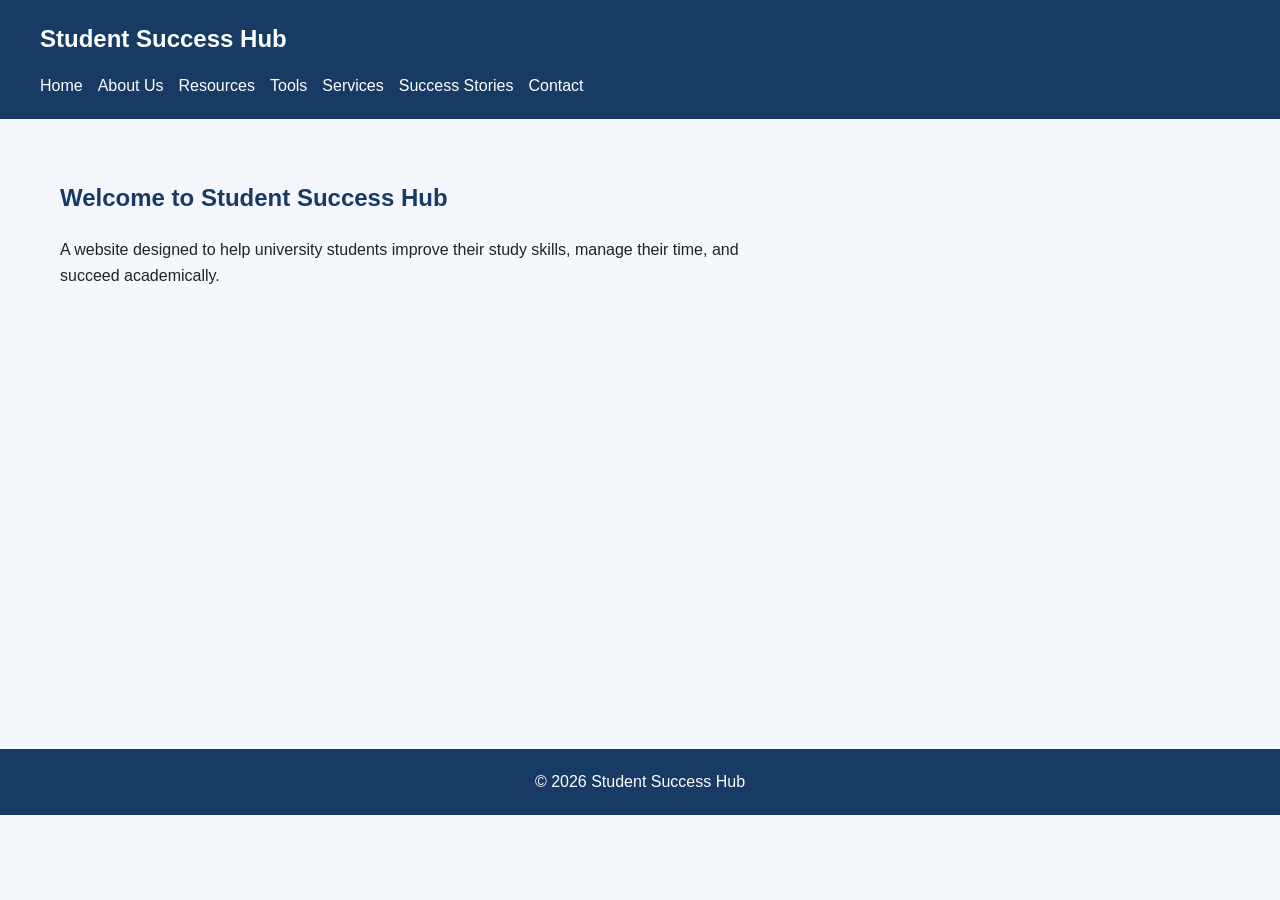
==== index.html @ 8728c4ae "Add website project files" ====
<!DOCTYPE html>
<html lang="en">

<head>
    <meta charset="UTF-8">

    <meta name="viewport"
          content="width=device-width, initial-scale=1.0">

    <title>Home | Student Success Hub</title>

    <link rel="stylesheet" href="css/style.css">
</head>

<body>

    <header>
        <nav>
            <h2>Student Success Hub</h2>

            <ul>
                <li><a href="index.html">Home</a></li>
                <li><a href="about.html">About Us</a></li>
                <li><a href="resources.html">Resources</a></li>
                <li><a href="tools.html">Tools</a></li>
                <li><a href="services.html">Services</a></li>
                <li><a href="stories.html">Success Stories</a></li>
                <li><a href="contact.html">Contact</a></li>
            </ul>
        </nav>
    </header>

    <main>
        <section>
            <h1>Welcome to Student Success Hub</h1>

            <p>
                A website designed to help university students improve
                their study skills, manage their time, and succeed
                academically.
            </p>
        </section>
    </main>

    <footer>
        <p>&copy; 2026 Student Success Hub</p>
    </footer>

    <script src="js/script.js"></script>
</body>

</html>
---- css/style.css ----
/* Remove default spacing */
* {
    box-sizing: border-box;
    margin: 0;
    padding: 0;
}

/* General page design */
body {
    font-family: Arial, sans-serif;
    background-color: #f4f7fb;
    color: #222222;
    line-height: 1.6;
}

/* Navigation area */
header {
    background-color: #183b66;
    padding: 20px;
}

nav {
    max-width: 1200px;
    margin: auto;
}

nav h2 {
    color: white;
    margin-bottom: 15px;
}

nav ul {
    display: flex;
    flex-wrap: wrap;
    gap: 15px;
    list-style: none;
}

nav a {
    color: white;
    text-decoration: none;
}

nav a:hover {
    text-decoration: underline;
}

/* Main page content */
main {
    min-height: 70vh;
    max-width: 1200px;
    margin: auto;
    padding: 60px 20px;
}

main h1 {
    margin-bottom: 20px;
    color: #183b66;
}

main p {
    max-width: 700px;
}

/* Footer */
footer {
    background-color: #183b66;
    color: white;
    padding: 20px;
    text-align: center;
}

/* Mobile design */
@media screen and (max-width: 700px) {
    nav ul {
        flex-direction: column;
    }

    main {
        padding: 40px 20px;
    }
}
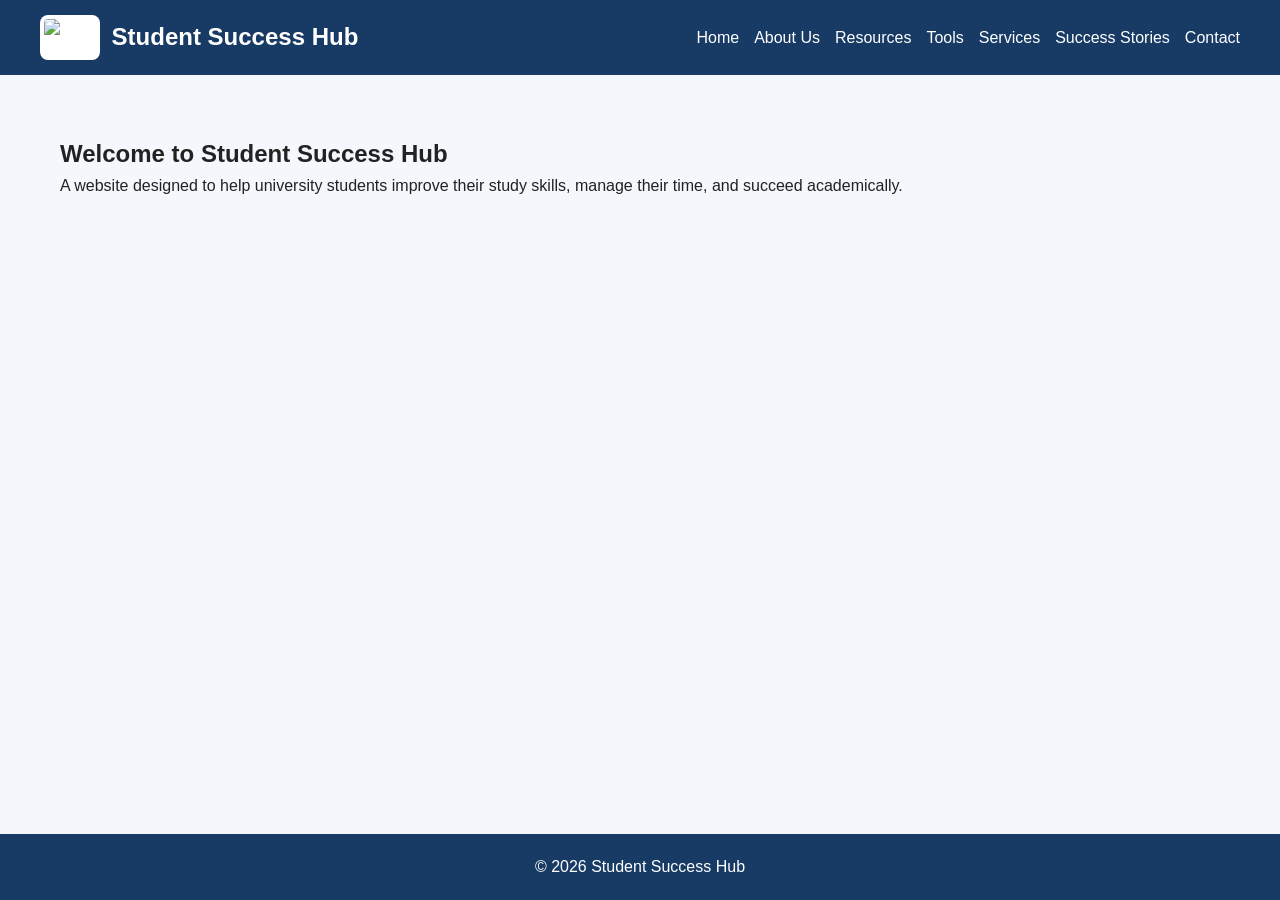
==== commit c4a00873: "Add tools, stories, and contact pages with logo navigation - created tools.html, stories.html, and c" ====
--- a/index.html
+++ b/index.html
@@ -13,22 +13,26 @@
 </head>
 
 <body>
+<header>
+    <nav>
+        <div class="brand">
+            <a href="index.html">
+                <img src="images/logo.png" alt="Logo" class="site-logo">
+            </a>
+            <h2>Student Success Hub</h2>
+        </div>
 
-    <header>
-        <nav>
-            <h2>Student Success Hub</h2>
-
-            <ul>
-                <li><a href="index.html">Home</a></li>
-                <li><a href="about.html">About Us</a></li>
-                <li><a href="resources.html">Resources</a></li>
-                <li><a href="tools.html">Tools</a></li>
-                <li><a href="services.html">Services</a></li>
-                <li><a href="stories.html">Success Stories</a></li>
-                <li><a href="contact.html">Contact</a></li>
-            </ul>
-        </nav>
-    </header>
+        <ul>
+            <li><a href="index.html">Home</a></li>
+            <li><a href="about.html">About Us</a></li>
+            <li><a href="resources.html">Resources</a></li>
+            <li><a href="tools.html">Tools</a></li>
+            <li><a href="services.html">Services</a></li>
+            <li><a href="stories.html">Success Stories</a></li>
+            <li><a href="contact.html">Contact</a></li>
+        </ul>
+    </nav>
+</header>
 
     <main>
         <section>
--- a/css/style.css
+++ b/css/style.css
@@ -5,28 +5,51 @@
     padding: 0;
 }
 
-/* General page design */
+/* Add html at the very top */
+html {
+    height: 100%;
+}
+
+/* Update your existing body block */
 body {
     font-family: Arial, sans-serif;
     background-color: #f4f7fb;
     color: #222222;
     line-height: 1.6;
+
+    /* ADD THESE 3 LINES */
+    min-height: 100vh;
+    display: flex;
+    flex-direction: column;
 }
 
 /* Navigation area */
 header {
     background-color: #183b66;
-    padding: 20px;
+    padding: 15px 20px;
 }
 
 nav {
     max-width: 1200px;
     margin: auto;
+    display: flex;
+    align-items: center;
+    justify-content: space-between;
+    flex-wrap: wrap;
+    gap: 15px;
+}
+
+/* Aligns the Logo and Title side-by-side */
+.brand {
+    display: flex;
+    align-items: center;
+    gap: 12px;
 }
 
 nav h2 {
     color: white;
-    margin-bottom: 15px;
+    margin-bottom: 0;
+    font-size: 1.5rem;
 }
 
 nav ul {
@@ -45,21 +68,24 @@
     text-decoration: underline;
 }
 
-/* Main page content */
+/* Clean logo badge styling */
+.site-logo {
+    height: 45px !important;
+    width: auto !important;
+    background-color: #ffffff;
+    padding: 4px;
+    border-radius: 8px;
+    display: block;
+}
+
+/* Update your existing main block */
 main {
+    flex: 1;                     /* ADD THIS LINE */
     min-height: 70vh;
     max-width: 1200px;
     margin: auto;
     padding: 60px 20px;
-}
-
-main h1 {
-    margin-bottom: 20px;
-    color: #183b66;
-}
-
-main p {
-    max-width: 700px;
+    width: 100%;                 /* ADD THIS LINE */
 }
 
 /* Footer */
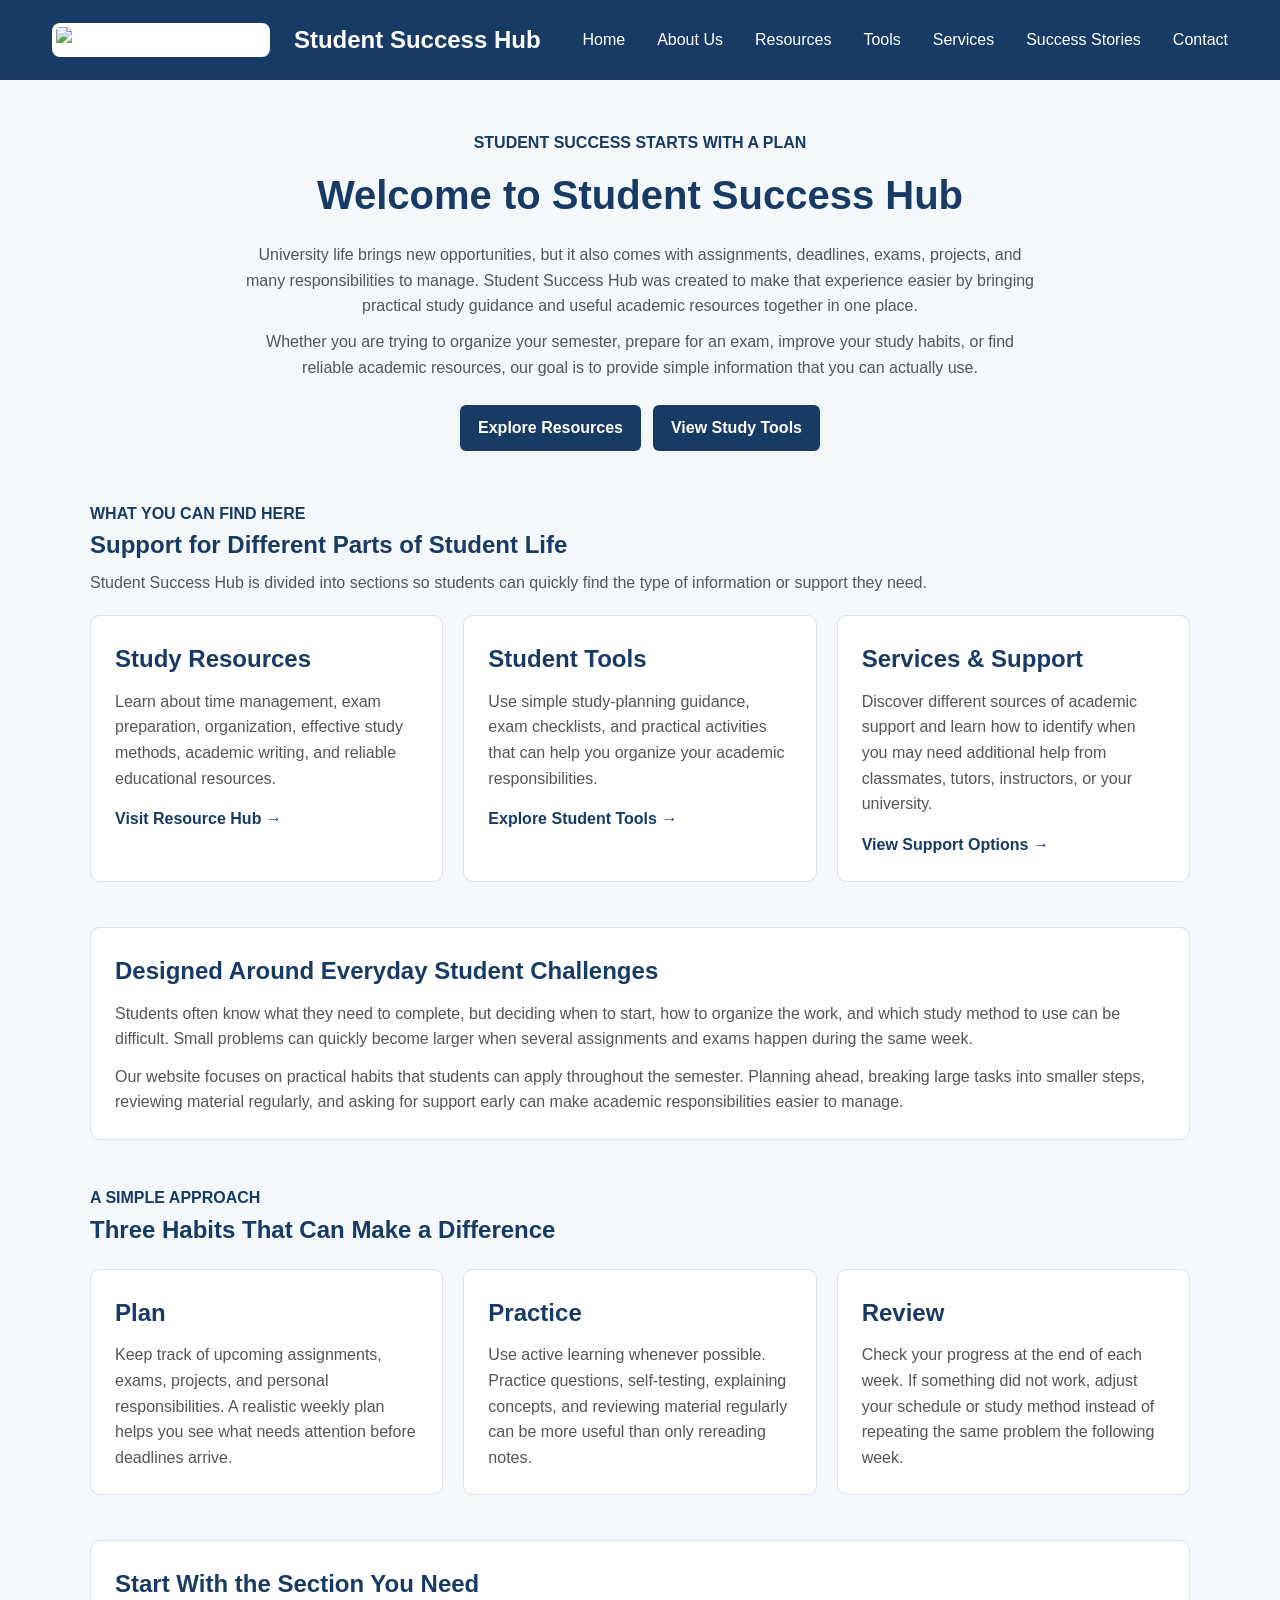
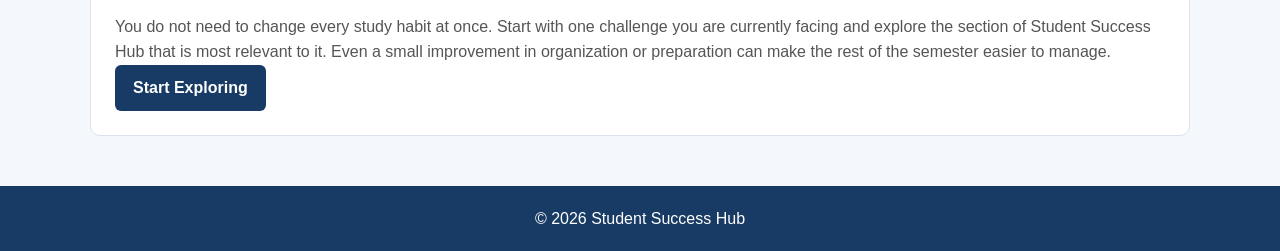
==== commit 315284e3: "added home and about us" ====
--- a/index.html
+++ b/index.html
@@ -12,15 +12,26 @@
     <link rel="stylesheet" href="css/style.css">
 </head>
 
+
 <body>
+
+
 <header>
+
     <nav>
+
         <div class="brand">
+
             <a href="index.html">
-                <img src="images/logo.png" alt="Logo" class="site-logo">
+                <img src="images/logo.png"
+                     alt="Student Success Hub Logo"
+                     class="site-logo">
             </a>
+
             <h2>Student Success Hub</h2>
-        </div>
+
+        </div>
+
 
         <ul>
             <li><a href="index.html">Home</a></li>
@@ -31,26 +42,244 @@
             <li><a href="stories.html">Success Stories</a></li>
             <li><a href="contact.html">Contact</a></li>
         </ul>
+
     </nav>
+
 </header>
 
-    <main>
-        <section>
+
+<main>
+
+    <section class="home-page">
+
+
+        <!-- Home Introduction -->
+
+        <div class="home-hero">
+
+            <span class="page-label">STUDENT SUCCESS STARTS WITH A PLAN</span>
+
             <h1>Welcome to Student Success Hub</h1>
 
             <p>
-                A website designed to help university students improve
-                their study skills, manage their time, and succeed
-                academically.
-            </p>
-        </section>
-    </main>
-
-    <footer>
-        <p>&copy; 2026 Student Success Hub</p>
-    </footer>
-
-    <script src="js/script.js"></script>
+                University life brings new opportunities, but it also comes
+                with assignments, deadlines, exams, projects, and many
+                responsibilities to manage. Student Success Hub was created
+                to make that experience easier by bringing practical study
+                guidance and useful academic resources together in one place.
+            </p>
+
+            <p>
+                Whether you are trying to organize your semester, prepare
+                for an exam, improve your study habits, or find reliable
+                academic resources, our goal is to provide simple information
+                that you can actually use.
+            </p>
+
+
+            <div class="home-buttons">
+
+                <a href="resources.html" class="btn">
+                    Explore Resources
+                </a>
+
+                <a href="tools.html" class="btn">
+                    View Study Tools
+                </a>
+
+            </div>
+
+        </div>
+
+
+        <!-- Main Features -->
+
+        <div class="section-heading home-heading">
+
+            <span class="page-label">WHAT YOU CAN FIND HERE</span>
+
+            <h2>Support for Different Parts of Student Life</h2>
+
+            <p>
+                Student Success Hub is divided into sections so students
+                can quickly find the type of information or support they need.
+            </p>
+
+        </div>
+
+
+        <div class="home-grid">
+
+
+            <div class="card">
+
+                <h2>Study Resources</h2>
+
+                <p>
+                    Learn about time management, exam preparation,
+                    organization, effective study methods, academic writing,
+                    and reliable educational resources.
+                </p>
+
+                <a href="resources.html">
+                    Visit Resource Hub →
+                </a>
+
+            </div>
+
+
+            <div class="card">
+
+                <h2>Student Tools</h2>
+
+                <p>
+                    Use simple study-planning guidance, exam checklists,
+                    and practical activities that can help you organize
+                    your academic responsibilities.
+                </p>
+
+                <a href="tools.html">
+                    Explore Student Tools →
+                </a>
+
+            </div>
+
+
+            <div class="card">
+
+                <h2>Services & Support</h2>
+
+                <p>
+                    Discover different sources of academic support and
+                    learn how to identify when you may need additional
+                    help from classmates, tutors, instructors, or your university.
+                </p>
+
+                <a href="services.html">
+                    View Support Options →
+                </a>
+
+            </div>
+
+        </div>
+
+
+        <!-- Main Information -->
+
+        <div class="content-block home-content">
+
+            <h2>Designed Around Everyday Student Challenges</h2>
+
+            <p>
+                Students often know what they need to complete, but deciding
+                when to start, how to organize the work, and which study
+                method to use can be difficult. Small problems can quickly
+                become larger when several assignments and exams happen
+                during the same week.
+            </p>
+
+            <p>
+                Our website focuses on practical habits that students can
+                apply throughout the semester. Planning ahead, breaking large
+                tasks into smaller steps, reviewing material regularly, and
+                asking for support early can make academic responsibilities
+                easier to manage.
+            </p>
+
+        </div>
+
+
+        <!-- Study Approach -->
+
+        <div class="section-heading home-heading">
+
+            <span class="page-label">A SIMPLE APPROACH</span>
+
+            <h2>Three Habits That Can Make a Difference</h2>
+
+        </div>
+
+
+        <div class="home-grid">
+
+
+            <div class="card">
+
+                <h2>Plan</h2>
+
+                <p>
+                    Keep track of upcoming assignments, exams, projects,
+                    and personal responsibilities. A realistic weekly plan
+                    helps you see what needs attention before deadlines arrive.
+                </p>
+
+            </div>
+
+
+            <div class="card">
+
+                <h2>Practice</h2>
+
+                <p>
+                    Use active learning whenever possible. Practice questions,
+                    self-testing, explaining concepts, and reviewing material
+                    regularly can be more useful than only rereading notes.
+                </p>
+
+            </div>
+
+
+            <div class="card">
+
+                <h2>Review</h2>
+
+                <p>
+                    Check your progress at the end of each week. If something
+                    did not work, adjust your schedule or study method instead
+                    of repeating the same problem the following week.
+                </p>
+
+            </div>
+
+        </div>
+
+
+        <!-- Final Home Section -->
+
+        <div class="content-block home-content">
+
+            <h2>Start With the Section You Need</h2>
+
+            <p>
+                You do not need to change every study habit at once.
+                Start with one challenge you are currently facing and explore
+                the section of Student Success Hub that is most relevant to it.
+                Even a small improvement in organization or preparation can
+                make the rest of the semester easier to manage.
+            </p>
+
+            <a href="resources.html" class="page-button">
+                Start Exploring
+            </a>
+
+        </div>
+
+
+    </section>
+
+</main>
+
+
+<footer>
+
+    <p>&copy; 2026 Student Success Hub</p>
+
+</footer>
+
+
+<script src="js/script.js"></script>
+
+
 </body>
 
 </html>
--- a/css/style.css
+++ b/css/style.css
@@ -1,108 +1,713 @@
-/* Remove default spacing */
+/* =========================
+   1. WEBSITE COLORS
+========================= */
+
+:root {
+    --navy: #183b66;
+    --dark-navy: #102948;
+    --background: #f4f7fb;
+    --white: #ffffff;
+    --text: #222222;
+    --muted-text: #555555;
+    --border: #dbe2ea;
+}
+
+
+/* =========================
+   2. GENERAL PAGE STYLE
+========================= */
+
 * {
     box-sizing: border-box;
     margin: 0;
     padding: 0;
 }
 
-/* Add html at the very top */
 html {
-    height: 100%;
-}
-
-/* Update your existing body block */
+    scroll-behavior: smooth;
+}
+
 body {
     font-family: Arial, sans-serif;
-    background-color: #f4f7fb;
-    color: #222222;
+    background-color: var(--background);
+    color: var(--text);
     line-height: 1.6;
 
-    /* ADD THESE 3 LINES */
     min-height: 100vh;
+
     display: flex;
     flex-direction: column;
 }
 
-/* Navigation area */
+
+/* =========================
+   3. HEADER AND NAVIGATION
+========================= */
+
 header {
-    background-color: #183b66;
+    background-color: var(--navy);
+    position: sticky;
+    top: 0;
+    z-index: 100;
     padding: 15px 20px;
 }
 
 nav {
     max-width: 1200px;
     margin: auto;
+
     display: flex;
     align-items: center;
     justify-content: space-between;
-    flex-wrap: wrap;
+
     gap: 15px;
 }
 
-/* Aligns the Logo and Title side-by-side */
 .brand {
     display: flex;
     align-items: center;
     gap: 12px;
 }
 
-nav h2 {
-    color: white;
-    margin-bottom: 0;
-    font-size: 1.5rem;
+.brand h2 {
+    color: var(--white);
+    font-size: 24px;
+}
+
+.site-logo {
+    height: 45px;
+    width: auto;
+
+    background-color: var(--white);
+    padding: 4px;
+    border-radius: 8px;
 }
 
 nav ul {
     display: flex;
-    flex-wrap: wrap;
+    align-items: center;
+    gap: 8px;
+
+    list-style: none;
+}
+
+nav a {
+    color: var(--white);
+    text-decoration: none;
+
+    padding: 8px 12px;
+    border-radius: 6px;
+}
+
+nav a:hover {
+    background-color: rgba(255, 255, 255, 0.15);
+}
+
+
+/* =========================
+   4. MAIN CONTENT
+========================= */
+
+main {
+    flex: 1;
+
+    width: 100%;
+    max-width: 1200px;
+
+    margin: auto;
+    padding: 50px 20px;
+}
+
+h1 {
+    color: var(--navy);
+}
+
+p {
+    color: var(--muted-text);
+}
+
+
+/* =========================
+   5. REUSABLE CARDS
+========================= */
+
+.card,
+.resource-card,
+.service-card,
+.tool-card,
+.story-card,
+.info-card,
+.contact-form,
+.support-step,
+.support-box,
+.resource-tip,
+.content-block {
+    background-color: var(--white);
+
+    border: 1px solid var(--border);
+    border-radius: 10px;
+
+    padding: 24px;
+}
+
+
+/* Space between paragraphs */
+
+.content-block p + p {
+    margin-top: 12px;
+}
+
+.content-block h2 {
+    color: var(--navy);
+    margin-bottom: 10px;
+}
+
+
+/* =========================
+   6. BUTTONS AND LINKS
+========================= */
+
+.btn,
+.page-button,
+button {
+    display: inline-block;
+
+    background-color: var(--navy);
+    color: var(--white);
+
+    padding: 10px 18px;
+
+    border: none;
+    border-radius: 6px;
+
+    text-decoration: none;
+    font-weight: bold;
+
+    cursor: pointer;
+}
+
+.btn:hover,
+.page-button:hover,
+button:hover {
+    background-color: var(--dark-navy);
+}
+
+
+/* =========================
+   7. FORMS
+========================= */
+
+input,
+textarea,
+select {
+    width: 100%;
+
+    padding: 10px;
+
+    border: 1px solid var(--border);
+    border-radius: 6px;
+
+    font-family: Arial, sans-serif;
+    font-size: 15px;
+}
+
+input:focus,
+textarea:focus,
+select:focus {
+    outline: none;
+    border-color: var(--navy);
+}
+
+
+/* =========================
+   8. PAGE INTRODUCTIONS
+========================= */
+
+.resources-hero,
+.services-hero,
+.stories-header {
+    text-align: center;
+
+    max-width: 750px;
+
+    margin: 0 auto 40px;
+}
+
+.resources-hero h1,
+.services-hero h1,
+.stories-header h1 {
+    font-size: 36px;
+    margin: 8px 0 12px;
+}
+
+.page-label,
+.contact-label,
+.small-title {
+    color: var(--navy);
+    font-weight: bold;
+}
+
+
+/* =========================
+   9. RESOURCES PAGE
+========================= */
+
+.resources-page,
+.services-page,
+.stories-section,
+.contact-page {
+    max-width: 1100px;
+    margin: auto;
+}
+
+.resource-grid {
+    display: grid;
+    grid-template-columns: repeat(2, 1fr);
+
+    gap: 20px;
+}
+
+.resource-card h2,
+.service-card h2 {
+    color: var(--navy);
+    margin-bottom: 8px;
+}
+
+.resource-card h3 {
+    margin-top: 18px;
+    margin-bottom: 8px;
+}
+
+.resource-card ul {
+    padding-left: 20px;
+}
+
+.resource-section {
+    margin-top: 50px;
+}
+
+.section-heading {
+    margin-bottom: 20px;
+}
+
+.section-heading h2 {
+    color: var(--navy);
+    margin-bottom: 5px;
+}
+
+
+/* Resource links */
+
+.link-grid {
+    display: grid;
+    grid-template-columns: repeat(2, 1fr);
+
+    gap: 20px;
+}
+
+.helpful-link {
+    display: block;
+
+    background-color: var(--white);
+
+    padding: 20px;
+
+    border: 1px solid var(--border);
+    border-radius: 10px;
+
+    color: var(--text);
+    text-decoration: none;
+}
+
+.helpful-link strong {
+    color: var(--navy);
+}
+
+.useful-links a {
+    display: block;
+
+    background-color: var(--white);
+
+    padding: 18px;
+    margin-bottom: 12px;
+
+    border: 1px solid var(--border);
+    border-radius: 8px;
+
+    color: var(--text);
+    text-decoration: none;
+}
+
+.resource-tip {
+    margin-top: 50px;
+}
+
+
+/* =========================
+   10. SERVICES PAGE
+========================= */
+
+.services-grid {
+    display: grid;
+    grid-template-columns: repeat(3, 1fr);
+
+    gap: 20px;
+}
+
+.service-card a {
+    color: var(--navy);
+    font-weight: bold;
+    text-decoration: none;
+}
+
+.support-process {
+    margin-top: 50px;
+}
+
+.support-step {
+    margin-bottom: 15px;
+}
+
+.support-step > span {
+    color: var(--navy);
+    font-weight: bold;
+}
+
+.support-box {
+    margin-top: 50px;
+}
+
+
+/* =========================
+   11. TOOLS PAGE
+========================= */
+
+.tool-card {
+    margin-top: 25px;
+}
+
+.tool-card h2 {
+    color: var(--navy);
+    margin-bottom: 10px;
+}
+
+.tool-card ul {
+    padding-left: 20px;
+}
+
+details {
+    background-color: var(--white);
+
+    border: 1px solid var(--border);
+    border-radius: 6px;
+
+    padding: 12px;
+    margin-bottom: 10px;
+}
+
+summary {
+    cursor: pointer;
+    font-weight: bold;
+}
+
+
+/* =========================
+   12. SUCCESS STORIES
+========================= */
+
+.stories-grid {
+    display: grid;
+    grid-template-columns: repeat(3, 1fr);
+
+    gap: 20px;
+}
+
+.story-card h3 {
+    color: var(--navy);
+    margin-bottom: 12px;
+}
+
+.quote {
+    margin-bottom: 20px;
+}
+
+.student-info {
+    border-top: 1px solid var(--border);
+    padding-top: 12px;
+}
+
+.student-info strong,
+.student-info span {
+    display: block;
+}
+
+.student-info span {
+    color: var(--muted-text);
+    font-size: 14px;
+}
+
+
+/* =========================
+   13. CONTACT PAGE
+========================= */
+
+.contact-hero {
+    margin-bottom: 35px;
+}
+
+.contact-hero h1 {
+    font-size: 36px;
+    margin: 8px 0 12px;
+}
+
+.contact-cards {
+    display: grid;
+    grid-template-columns: repeat(3, 1fr);
+
+    gap: 20px;
+    margin-bottom: 40px;
+}
+
+.info-card span,
+.info-card strong {
+    display: block;
+}
+
+.info-card strong {
+    color: var(--navy);
+}
+
+.message-area {
+    display: grid;
+    grid-template-columns: 1fr 1fr;
+
+    gap: 30px;
+    align-items: start;
+}
+
+.message-intro h2 {
+    color: var(--navy);
+    margin: 8px 0 12px;
+}
+
+.mini-message {
+    margin-top: 20px;
+}
+
+.form-row {
+    display: grid;
+    grid-template-columns: 1fr 1fr;
+
     gap: 15px;
-    list-style: none;
-}
-
-nav a {
-    color: white;
-    text-decoration: none;
-}
-
-nav a:hover {
-    text-decoration: underline;
-}
-
-/* Clean logo badge styling */
-.site-logo {
-    height: 45px !important;
-    width: auto !important;
-    background-color: #ffffff;
-    padding: 4px;
-    border-radius: 8px;
+}
+
+.form-group {
+    margin-bottom: 18px;
+}
+
+.form-group label {
     display: block;
-}
-
-/* Update your existing main block */
-main {
-    flex: 1;                     /* ADD THIS LINE */
-    min-height: 70vh;
-    max-width: 1200px;
-    margin: auto;
-    padding: 60px 20px;
-    width: 100%;                 /* ADD THIS LINE */
-}
-
-/* Footer */
+    margin-bottom: 5px;
+    font-weight: bold;
+}
+
+
+/* =========================
+   14. FOOTER
+========================= */
+
 footer {
-    background-color: #183b66;
-    color: white;
+    background-color: var(--navy);
+    color: var(--white);
+
+    text-align: center;
+
     padding: 20px;
-    text-align: center;
-}
-
-/* Mobile design */
+    margin-top: auto;
+}
+
+footer p {
+    color: var(--white);
+}
+
+
+/* =========================
+   15. MOBILE DESIGN
+========================= */
+
 @media screen and (max-width: 700px) {
+
+    nav {
+        flex-direction: column;
+    }
+
     nav ul {
         flex-direction: column;
+        width: 100%;
+    }
+
+    nav a {
+        display: block;
+        text-align: center;
+    }
+
+    .resource-grid,
+    .services-grid,
+    .stories-grid,
+    .contact-cards,
+    .link-grid,
+    .message-area,
+    .form-row {
+        grid-template-columns: 1fr;
     }
 
     main {
-        padding: 40px 20px;
-    }
+        padding: 35px 20px;
+    }
+
+    .resources-hero h1,
+    .services-hero h1,
+    .stories-header h1,
+    .contact-hero h1 {
+        font-size: 30px;
+    }
+}
+/* =========================
+   16. HOME PAGE
+========================= */
+
+.home-page,
+.about-page {
+    max-width: 1100px;
+    margin: auto;
+}
+
+.home-hero,
+.about-hero {
+    max-width: 800px;
+    margin: 0 auto 50px;
+    text-align: center;
+}
+
+.home-hero h1,
+.about-hero h1 {
+    font-size: 40px;
+    margin: 8px 0 15px;
+}
+
+.home-hero p,
+.about-hero p {
+    margin-top: 10px;
+}
+
+.home-buttons {
+    margin-top: 25px;
+
+    display: flex;
+    justify-content: center;
+    gap: 12px;
+}
+
+.home-grid {
+    display: grid;
+    grid-template-columns: repeat(3, 1fr);
+
+    gap: 20px;
+    margin-bottom: 45px;
+}
+
+.home-grid .card h2 {
+    color: var(--navy);
+    margin-bottom: 10px;
+}
+
+.home-grid .card a {
+    display: inline-block;
+
+    color: var(--navy);
+    font-weight: bold;
+    text-decoration: none;
+
+    margin-top: 15px;
+}
+
+.home-heading {
+    margin-top: 45px;
+}
+
+.home-content {
+    margin-top: 40px;
+}
+
+
+/* =========================
+   17. ABOUT PAGE
+========================= */
+
+.about-grid {
+    display: grid;
+    grid-template-columns: repeat(2, 1fr);
+
+    gap: 20px;
+    margin-bottom: 40px;
+}
+
+.about-grid .card h2,
+.team-grid .card h2 {
+    color: var(--navy);
+    margin-bottom: 10px;
+}
+
+.about-grid .card p + p {
+    margin-top: 12px;
+}
+
+.about-content {
+    margin-top: 30px;
+}
+
+.about-list {
+    padding-left: 22px;
+    margin-top: 15px;
+}
+
+.about-list li {
+    margin-bottom: 10px;
+    color: var(--muted-text);
+}
+
+.about-heading {
+    margin-top: 45px;
+}
+
+.team-grid {
+    display: grid;
+    grid-template-columns: repeat(3, 1fr);
+
+    gap: 20px;
+    margin-bottom: 40px;
+}
+
+
+/* =========================
+   HOME + ABOUT MOBILE
+========================= */
+
+@media screen and (max-width: 700px) {
+
+    .home-grid,
+    .about-grid,
+    .team-grid {
+        grid-template-columns: 1fr;
+    }
+
+    .home-buttons {
+        flex-direction: column;
+    }
+
+    .home-hero h1,
+    .about-hero h1 {
+        font-size: 30px;
+    }
+
 }
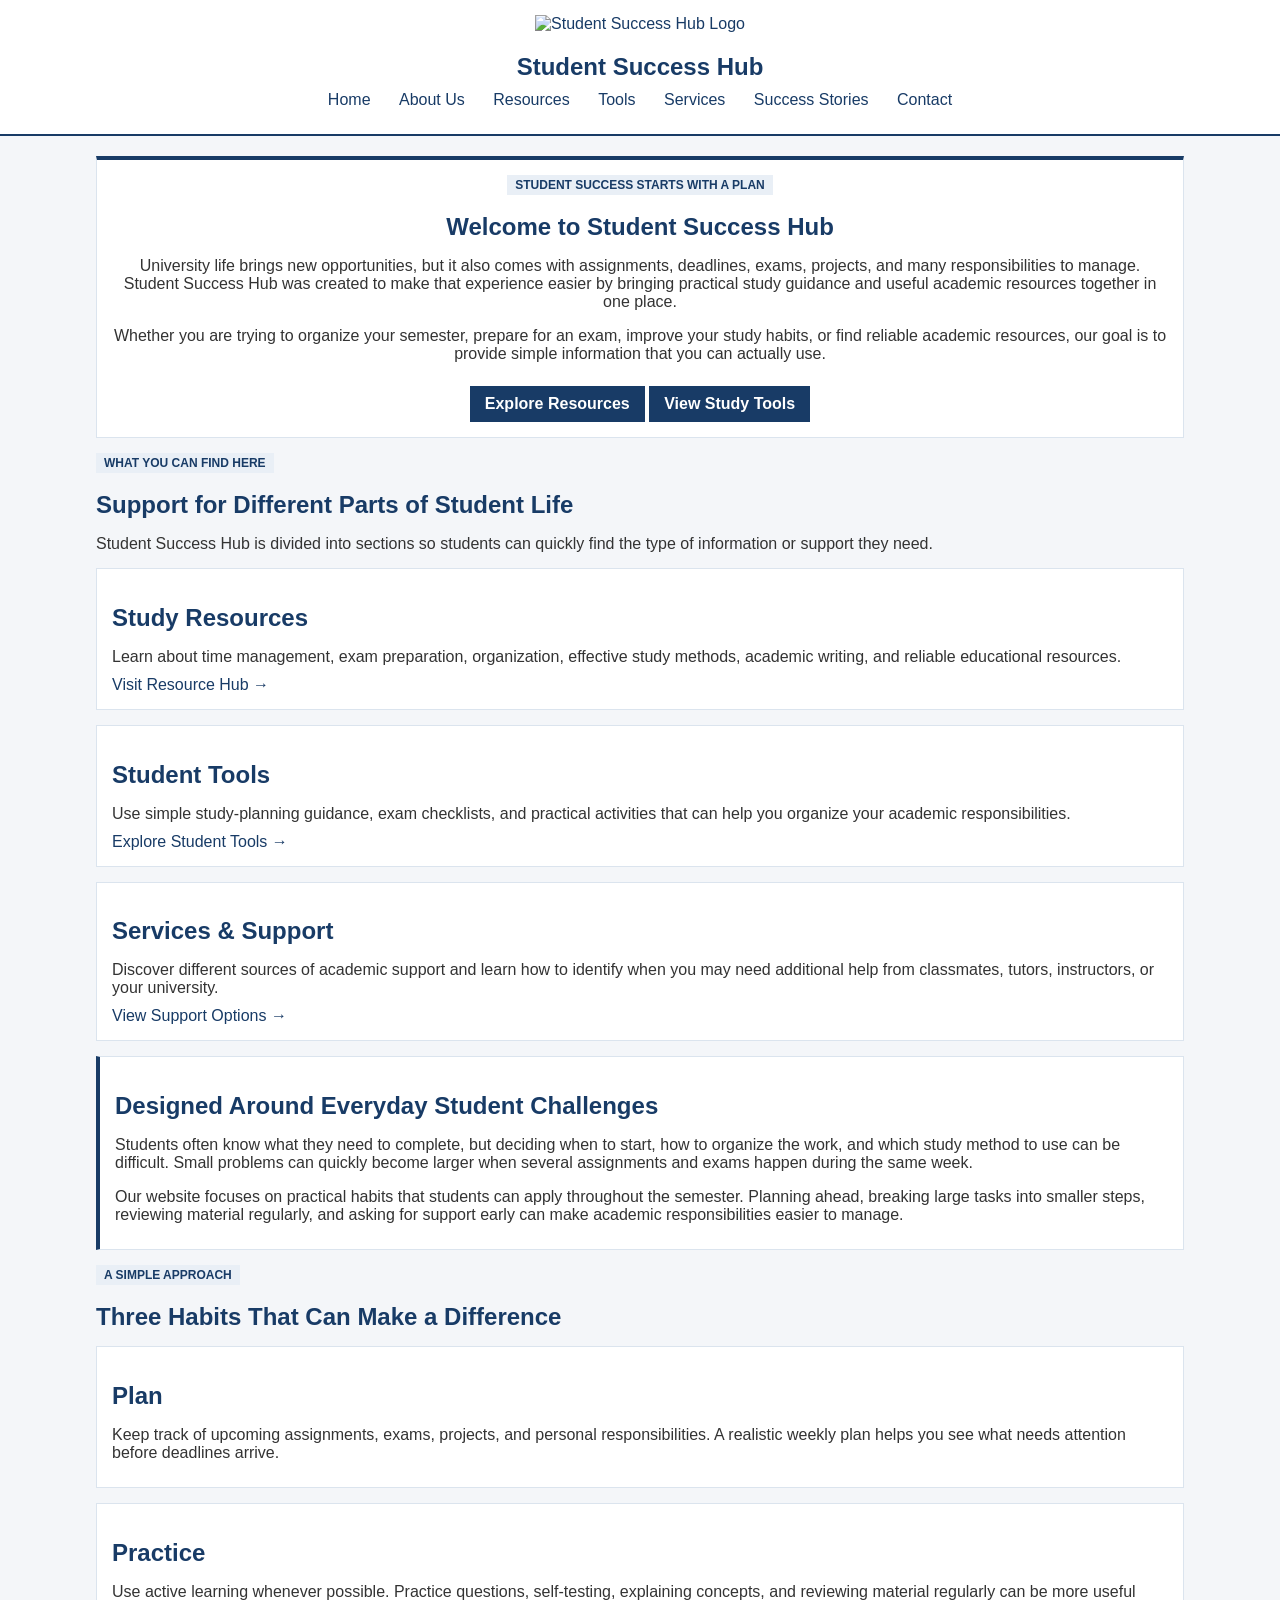
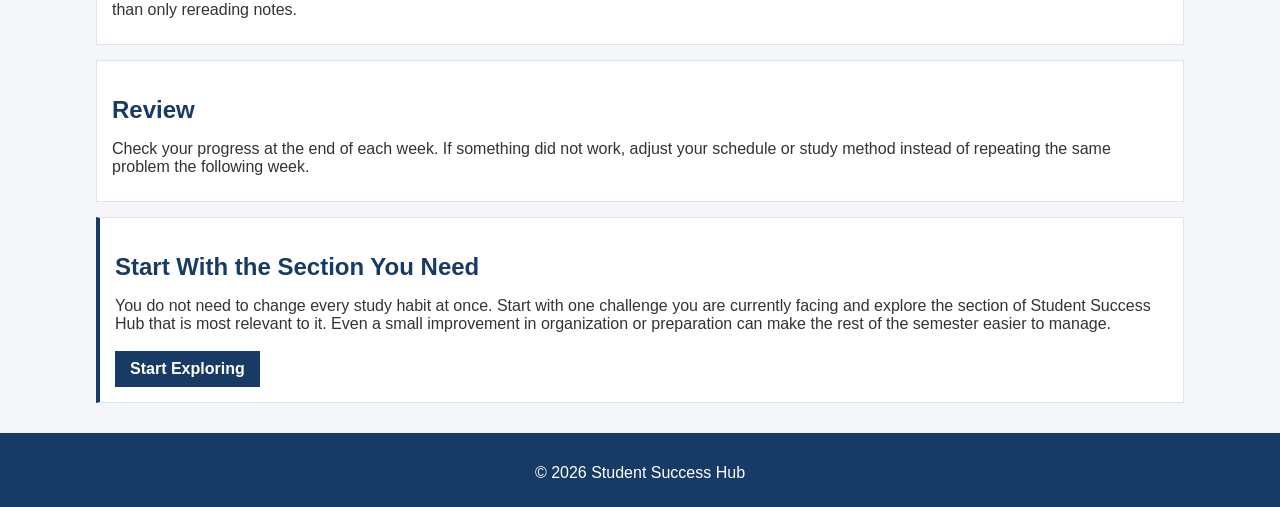
==== commit 7450b19d: "removed comments" ====
--- a/index.html
+++ b/index.html
@@ -53,7 +53,7 @@
     <section class="home-page">
 
 
-        <!-- Home Introduction -->
+        <!-- home intro -->
 
         <div class="home-hero">
 
@@ -92,7 +92,7 @@
         </div>
 
 
-        <!-- Main Features -->
+        <!-- main -->
 
         <div class="section-heading home-heading">
 
@@ -164,7 +164,7 @@
         </div>
 
 
-        <!-- Main Information -->
+        <!-- main info -->
 
         <div class="content-block home-content">
 
@@ -189,7 +189,7 @@
         </div>
 
 
-        <!-- Study Approach -->
+        <!-- study aproach -->
 
         <div class="section-heading home-heading">
 
@@ -244,7 +244,7 @@
         </div>
 
 
-        <!-- Final Home Section -->
+        <!-- final -->
 
         <div class="content-block home-content">
 
@@ -277,7 +277,7 @@
 </footer>
 
 
-<script src="js/script.js"></script>
+
 
 
 </body>
--- a/css/style.css
+++ b/css/style.css
@@ -1,713 +1,173 @@
-/* =========================
-   1. WEBSITE COLORS
-========================= */
 
-:root {
-    --navy: #183b66;
-    --dark-navy: #102948;
-    --background: #f4f7fb;
-    --white: #ffffff;
-    --text: #222222;
-    --muted-text: #555555;
-    --border: #dbe2ea;
+body {
+  font-family: Arial, sans-serif;
+  background-color: #f4f6f9;
+  color: #333333;
+  margin: 0;
+  padding: 0;
+}
+
+main {
+  width: 85%;
+  margin-left: auto;
+  margin-right: auto;
+  margin-top: 20px;
+  margin-bottom: 20px;
 }
 
 
-/* =========================
-   2. GENERAL PAGE STYLE
-========================= */
-
-* {
-    box-sizing: border-box;
-    margin: 0;
-    padding: 0;
+h1, h2, h3 {
+  color: #183b66;
+  margin-bottom: 10px;
 }
 
-html {
-    scroll-behavior: smooth;
-}
-
-body {
-    font-family: Arial, sans-serif;
-    background-color: var(--background);
-    color: var(--text);
-    line-height: 1.6;
-
-    min-height: 100vh;
-
-    display: flex;
-    flex-direction: column;
+p {
+  margin-bottom: 10px;
 }
 
 
-/* =========================
-   3. HEADER AND NAVIGATION
-========================= */
+a:link, a:visited {
+  color: #183b66;
+  text-decoration: none;
+}
+
+a:hover, a:active {
+  color: #0f2642;
+  text-decoration: underline;
+}
+
 
 header {
-    background-color: var(--navy);
-    position: sticky;
-    top: 0;
-    z-index: 100;
-    padding: 15px 20px;
-}
-
-nav {
-    max-width: 1200px;
-    margin: auto;
-
-    display: flex;
-    align-items: center;
-    justify-content: space-between;
-
-    gap: 15px;
-}
-
-.brand {
-    display: flex;
-    align-items: center;
-    gap: 12px;
-}
-
-.brand h2 {
-    color: var(--white);
-    font-size: 24px;
+  background-color: #ffffff;
+  border-bottom: 2px solid #183b66;
+  text-align: center;
+  padding: 15px;
 }
 
 .site-logo {
-    height: 45px;
-    width: auto;
-
-    background-color: var(--white);
-    padding: 4px;
-    border-radius: 8px;
+  height: 40px;
 }
 
 nav ul {
-    display: flex;
-    align-items: center;
-    gap: 8px;
-
-    list-style: none;
+  padding: 0;
+  margin: 10px 0;
+  list-style: none;
 }
 
-nav a {
-    color: var(--white);
-    text-decoration: none;
-
-    padding: 8px 12px;
-    border-radius: 6px;
-}
-
-nav a:hover {
-    background-color: rgba(255, 255, 255, 0.15);
+nav li {
+  display: inline;
+  margin: 0 12px;
 }
 
 
-/* =========================
-   4. MAIN CONTENT
-========================= */
-
-main {
-    flex: 1;
-
-    width: 100%;
-    max-width: 1200px;
-
-    margin: auto;
-    padding: 50px 20px;
+.home-hero, .resources-hero, .services-hero, 
+.about-hero, .stories-header, .contact-hero,
+.card, .resource-card, .service-card, 
+.story-card, .tool-card, .content-block, 
+.support-box, .message-area, .info-card,
+.support-step {
+  background-color:#ffffff;
+  border: 1px solid #dbe4ee;
+  padding: 15px;
+  margin-top: 15px;
+  margin-bottom: 15px;
 }
 
-h1 {
-    color: var(--navy);
+.home-hero, .resources-hero, .services-hero, 
+.about-hero, .stories-header, .contact-hero {
+  border-top: 4px solid #183b66;
+  text-align: center;
 }
 
-p {
-    color: var(--muted-text);
+.content-block, .support-box {
+  border-left: 4px solid #183b66;
 }
 
 
-/* =========================
-   5. REUSABLE CARDS
-========================= */
-
-.card,
-.resource-card,
-.service-card,
-.tool-card,
-.story-card,
-.info-card,
-.contact-form,
-.support-step,
-.support-box,
-.resource-tip,
-.content-block {
-    background-color: var(--white);
-
-    border: 1px solid var(--border);
-    border-radius: 10px;
-
-    padding: 24px;
+.support-step span {
+  background-color: #183b66;
+  color: #ffffff;
+  font-weight: bold;
+  padding: 3px 10px;
+  margin-bottom: 8px;
 }
 
 
-/* Space between paragraphs */
-
-.content-block p + p {
-    margin-top: 12px;
+.page-label, .contact-label, .small-title {
+  background-color: #e9eff6;
+  color: #183b66;
+  font-size: 12px;
+  font-weight: bold;
+  padding: 3px 8px;
 }
 
-.content-block h2 {
-    color: var(--navy);
-    margin-bottom: 10px;
+.stars {
+  color: orange;
+  font-weight: bold;
+}
+
+.quote {
+  font-style: italic;
 }
 
 
-/* =========================
-   6. BUTTONS AND LINKS
-========================= */
-
-.btn,
-.page-button,
-button {
-    display: inline-block;
-
-    background-color: var(--navy);
-    color: var(--white);
-
-    padding: 10px 18px;
-
-    border: none;
-    border-radius: 6px;
-
-    text-decoration: none;
-    font-weight: bold;
-
-    cursor: pointer;
+.btn, .page-button, button,
+a.btn:link, a.btn:visited,
+a.page-button:link, a.page-button:visited {
+  display: inline-block;
+  background-color: #183b66;
+  color: #ffffff;
+  padding: 8px 14px;
+  border: 1px solid #183b66;
+  font-weight: bold;
+  text-align: center;
+  margin-top: 8px;
+  text-decoration: none;
 }
 
-.btn:hover,
-.page-button:hover,
-button:hover {
-    background-color: var(--dark-navy);
+.btn:hover, .page-button:hover, button:hover,
+a.btn:hover, a.btn:active,
+a.page-button:hover, a.page-button:active {
+  background-color: #0f2642;
+  color: #ffffff;
+  text-decoration: none;
+}
+
+.home-buttons {
+  text-align: center;
+  margin-top: 15px;
 }
 
 
-/* =========================
-   7. FORMS
-========================= */
-
-input,
-textarea,
-select {
-    width: 100%;
-
-    padding: 10px;
-
-    border: 1px solid var(--border);
-    border-radius: 6px;
-
-    font-family: Arial, sans-serif;
-    font-size: 15px;
-}
-
-input:focus,
-textarea:focus,
-select:focus {
-    outline: none;
-    border-color: var(--navy);
+.useful-links a, .helpful-link {
+  display: block;
+  background-color: #ffffff;
+  border: 1px solid #dbe4ee;
+  padding: 10px;
+  margin-top: 8px;
+  margin-bottom: 8px;
 }
 
 
-/* =========================
-   8. PAGE INTRODUCTIONS
-========================= */
-
-.resources-hero,
-.services-hero,
-.stories-header {
-    text-align: center;
-
-    max-width: 750px;
-
-    margin: 0 auto 40px;
-}
-
-.resources-hero h1,
-.services-hero h1,
-.stories-header h1 {
-    font-size: 36px;
-    margin: 8px 0 12px;
-}
-
-.page-label,
-.contact-label,
-.small-title {
-    color: var(--navy);
-    font-weight: bold;
+.tool-card li {
+  margin-top: 8px;
+  margin-bottom: 8px;
 }
 
 
-/* =========================
-   9. RESOURCES PAGE
-========================= */
-
-.resources-page,
-.services-page,
-.stories-section,
-.contact-page {
-    max-width: 1100px;
-    margin: auto;
-}
-
-.resource-grid {
-    display: grid;
-    grid-template-columns: repeat(2, 1fr);
-
-    gap: 20px;
-}
-
-.resource-card h2,
-.service-card h2 {
-    color: var(--navy);
-    margin-bottom: 8px;
-}
-
-.resource-card h3 {
-    margin-top: 18px;
-    margin-bottom: 8px;
-}
-
-.resource-card ul {
-    padding-left: 20px;
-}
-
-.resource-section {
-    margin-top: 50px;
-}
-
-.section-heading {
-    margin-bottom: 20px;
-}
-
-.section-heading h2 {
-    color: var(--navy);
-    margin-bottom: 5px;
+.form-group input, textarea {
+  width: 95%;
+  padding: 6px;
+  margin-top: 5px;
+  margin-bottom: 10px;
+  border: 1px solid #cccccc;
 }
 
 
-/* Resource links */
-
-.link-grid {
-    display: grid;
-    grid-template-columns: repeat(2, 1fr);
-
-    gap: 20px;
-}
-
-.helpful-link {
-    display: block;
-
-    background-color: var(--white);
-
-    padding: 20px;
-
-    border: 1px solid var(--border);
-    border-radius: 10px;
-
-    color: var(--text);
-    text-decoration: none;
-}
-
-.helpful-link strong {
-    color: var(--navy);
-}
-
-.useful-links a {
-    display: block;
-
-    background-color: var(--white);
-
-    padding: 18px;
-    margin-bottom: 12px;
-
-    border: 1px solid var(--border);
-    border-radius: 8px;
-
-    color: var(--text);
-    text-decoration: none;
-}
-
-.resource-tip {
-    margin-top: 50px;
-}
-
-
-/* =========================
-   10. SERVICES PAGE
-========================= */
-
-.services-grid {
-    display: grid;
-    grid-template-columns: repeat(3, 1fr);
-
-    gap: 20px;
-}
-
-.service-card a {
-    color: var(--navy);
-    font-weight: bold;
-    text-decoration: none;
-}
-
-.support-process {
-    margin-top: 50px;
-}
-
-.support-step {
-    margin-bottom: 15px;
-}
-
-.support-step > span {
-    color: var(--navy);
-    font-weight: bold;
-}
-
-.support-box {
-    margin-top: 50px;
-}
-
-
-/* =========================
-   11. TOOLS PAGE
-========================= */
-
-.tool-card {
-    margin-top: 25px;
-}
-
-.tool-card h2 {
-    color: var(--navy);
-    margin-bottom: 10px;
-}
-
-.tool-card ul {
-    padding-left: 20px;
-}
-
-details {
-    background-color: var(--white);
-
-    border: 1px solid var(--border);
-    border-radius: 6px;
-
-    padding: 12px;
-    margin-bottom: 10px;
-}
-
-summary {
-    cursor: pointer;
-    font-weight: bold;
-}
-
-
-/* =========================
-   12. SUCCESS STORIES
-========================= */
-
-.stories-grid {
-    display: grid;
-    grid-template-columns: repeat(3, 1fr);
-
-    gap: 20px;
-}
-
-.story-card h3 {
-    color: var(--navy);
-    margin-bottom: 12px;
-}
-
-.quote {
-    margin-bottom: 20px;
-}
-
-.student-info {
-    border-top: 1px solid var(--border);
-    padding-top: 12px;
-}
-
-.student-info strong,
-.student-info span {
-    display: block;
-}
-
-.student-info span {
-    color: var(--muted-text);
-    font-size: 14px;
-}
-
-
-/* =========================
-   13. CONTACT PAGE
-========================= */
-
-.contact-hero {
-    margin-bottom: 35px;
-}
-
-.contact-hero h1 {
-    font-size: 36px;
-    margin: 8px 0 12px;
-}
-
-.contact-cards {
-    display: grid;
-    grid-template-columns: repeat(3, 1fr);
-
-    gap: 20px;
-    margin-bottom: 40px;
-}
-
-.info-card span,
-.info-card strong {
-    display: block;
-}
-
-.info-card strong {
-    color: var(--navy);
-}
-
-.message-area {
-    display: grid;
-    grid-template-columns: 1fr 1fr;
-
-    gap: 30px;
-    align-items: start;
-}
-
-.message-intro h2 {
-    color: var(--navy);
-    margin: 8px 0 12px;
-}
-
-.mini-message {
-    margin-top: 20px;
-}
-
-.form-row {
-    display: grid;
-    grid-template-columns: 1fr 1fr;
-
-    gap: 15px;
-}
-
-.form-group {
-    margin-bottom: 18px;
-}
-
-.form-group label {
-    display: block;
-    margin-bottom: 5px;
-    font-weight: bold;
-}
-
-
-/* =========================
-   14. FOOTER
-========================= */
-
 footer {
-    background-color: var(--navy);
-    color: var(--white);
-
-    text-align: center;
-
-    padding: 20px;
-    margin-top: auto;
-}
-
-footer p {
-    color: var(--white);
-}
-
-
-/* =========================
-   15. MOBILE DESIGN
-========================= */
-
-@media screen and (max-width: 700px) {
-
-    nav {
-        flex-direction: column;
-    }
-
-    nav ul {
-        flex-direction: column;
-        width: 100%;
-    }
-
-    nav a {
-        display: block;
-        text-align: center;
-    }
-
-    .resource-grid,
-    .services-grid,
-    .stories-grid,
-    .contact-cards,
-    .link-grid,
-    .message-area,
-    .form-row {
-        grid-template-columns: 1fr;
-    }
-
-    main {
-        padding: 35px 20px;
-    }
-
-    .resources-hero h1,
-    .services-hero h1,
-    .stories-header h1,
-    .contact-hero h1 {
-        font-size: 30px;
-    }
-}
-/* =========================
-   16. HOME PAGE
-========================= */
-
-.home-page,
-.about-page {
-    max-width: 1100px;
-    margin: auto;
-}
-
-.home-hero,
-.about-hero {
-    max-width: 800px;
-    margin: 0 auto 50px;
-    text-align: center;
-}
-
-.home-hero h1,
-.about-hero h1 {
-    font-size: 40px;
-    margin: 8px 0 15px;
-}
-
-.home-hero p,
-.about-hero p {
-    margin-top: 10px;
-}
-
-.home-buttons {
-    margin-top: 25px;
-
-    display: flex;
-    justify-content: center;
-    gap: 12px;
-}
-
-.home-grid {
-    display: grid;
-    grid-template-columns: repeat(3, 1fr);
-
-    gap: 20px;
-    margin-bottom: 45px;
-}
-
-.home-grid .card h2 {
-    color: var(--navy);
-    margin-bottom: 10px;
-}
-
-.home-grid .card a {
-    display: inline-block;
-
-    color: var(--navy);
-    font-weight: bold;
-    text-decoration: none;
-
-    margin-top: 15px;
-}
-
-.home-heading {
-    margin-top: 45px;
-}
-
-.home-content {
-    margin-top: 40px;
-}
-
-
-/* =========================
-   17. ABOUT PAGE
-========================= */
-
-.about-grid {
-    display: grid;
-    grid-template-columns: repeat(2, 1fr);
-
-    gap: 20px;
-    margin-bottom: 40px;
-}
-
-.about-grid .card h2,
-.team-grid .card h2 {
-    color: var(--navy);
-    margin-bottom: 10px;
-}
-
-.about-grid .card p + p {
-    margin-top: 12px;
-}
-
-.about-content {
-    margin-top: 30px;
-}
-
-.about-list {
-    padding-left: 22px;
-    margin-top: 15px;
-}
-
-.about-list li {
-    margin-bottom: 10px;
-    color: var(--muted-text);
-}
-
-.about-heading {
-    margin-top: 45px;
-}
-
-.team-grid {
-    display: grid;
-    grid-template-columns: repeat(3, 1fr);
-
-    gap: 20px;
-    margin-bottom: 40px;
-}
-
-
-/* =========================
-   HOME + ABOUT MOBILE
-========================= */
-
-@media screen and (max-width: 700px) {
-
-    .home-grid,
-    .about-grid,
-    .team-grid {
-        grid-template-columns: 1fr;
-    }
-
-    .home-buttons {
-        flex-direction: column;
-    }
-
-    .home-hero h1,
-    .about-hero h1 {
-        font-size: 30px;
-    }
-
+  background-color: #183b66;
+  color: white;
+  text-align: center;
+  padding: 15px;
+  margin-top: 30px;
 }
